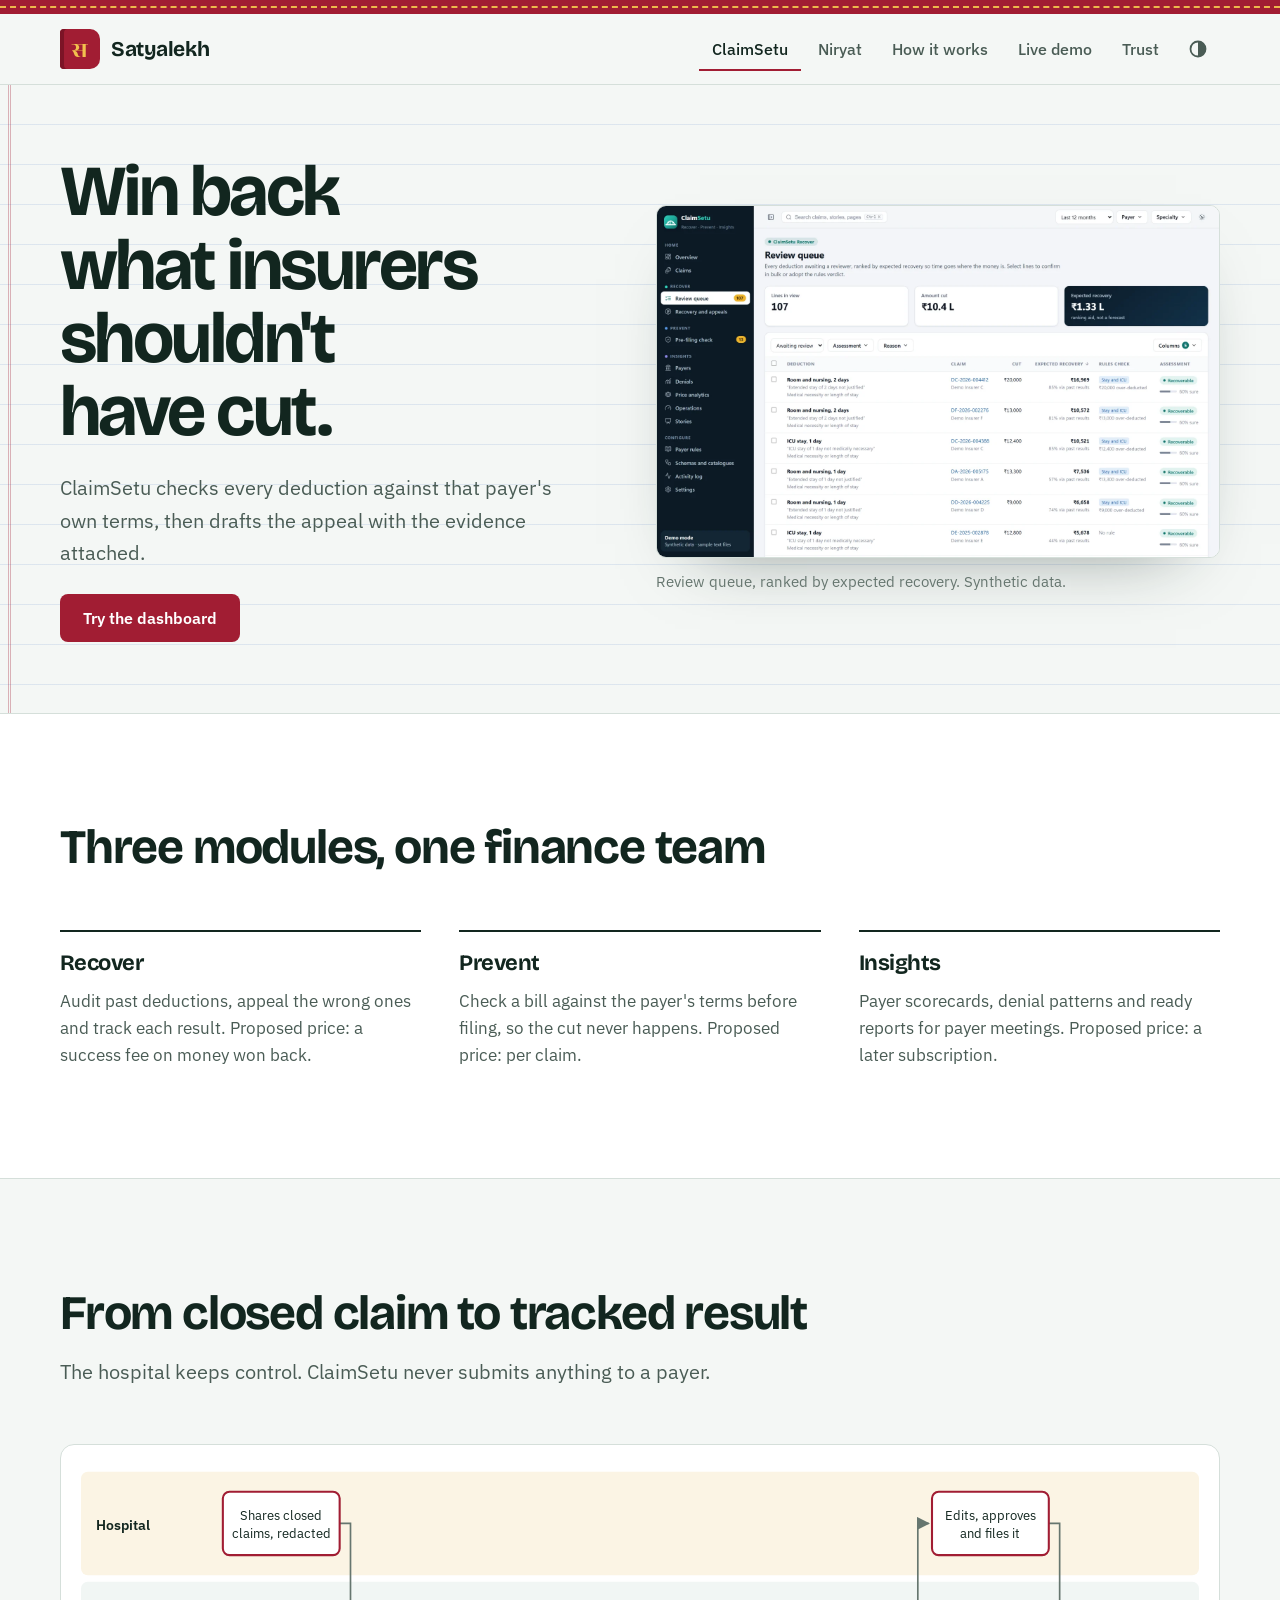
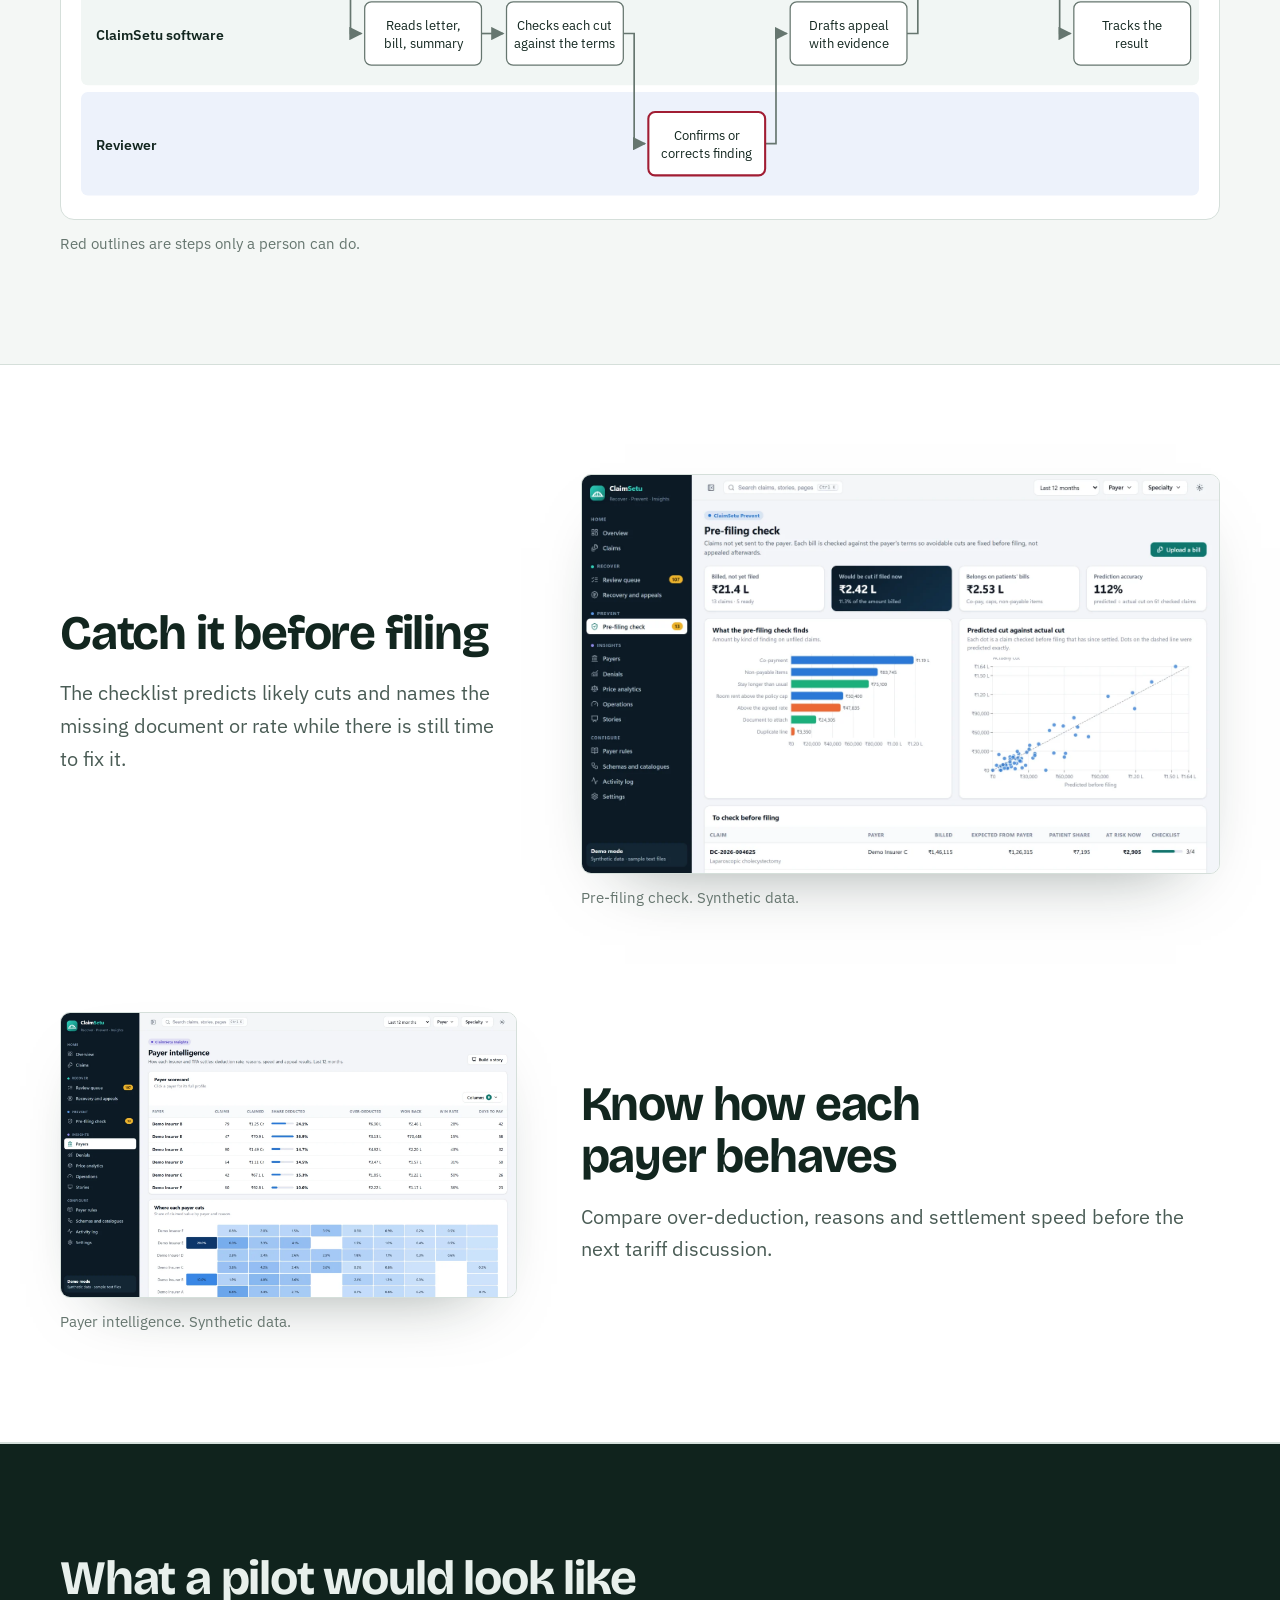
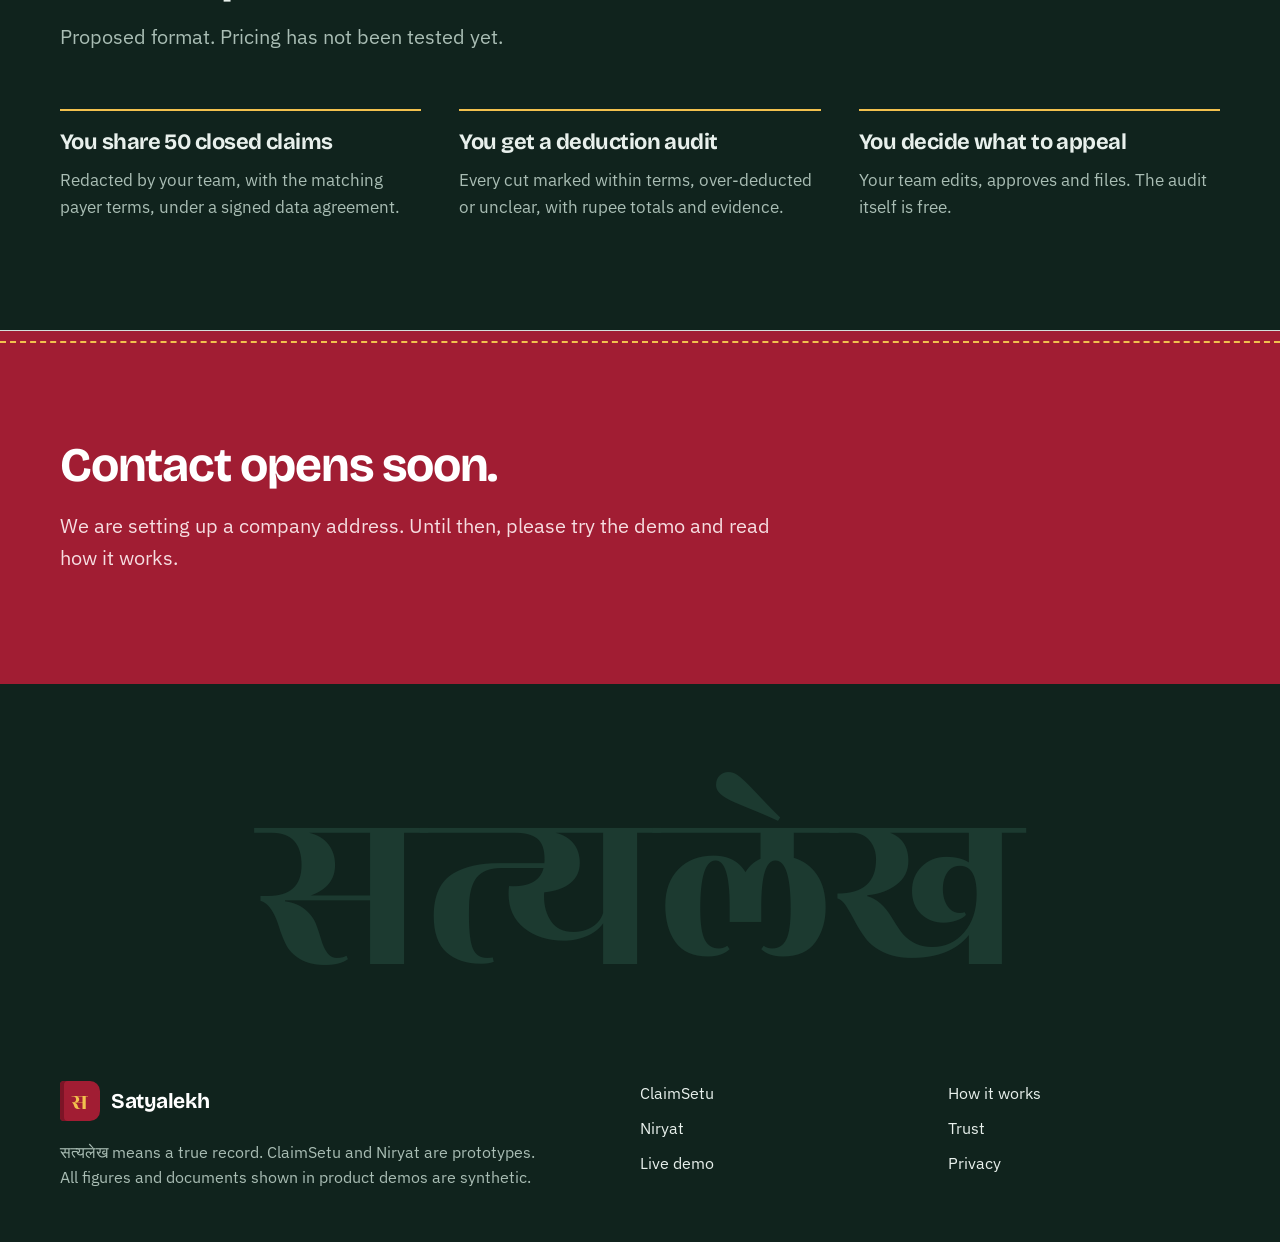
==== claimsetu.html @ 8bce0546 "Publish Satyalekh site Co-Authored-By: Claude Opus 5.5 <noreply@anthropic.com>" ====
<!doctype html>
<html lang="en"><head><meta charset="utf-8"><meta name="viewport" content="width=device-width,initial-scale=1">
<title>ClaimSetu</title><meta name="description" content="ClaimSetu checks hospital claim deductions against the payer terms and drafts the appeal."><meta name="robots" content="noindex"><link rel="canonical" href="https://rahul263-stack.github.io/satyalekh/claimsetu.html"><meta property="og:url" content="https://rahul263-stack.github.io/satyalekh/claimsetu.html"><meta property="og:image" content="https://rahul263-stack.github.io/satyalekh/assets/share.png"><meta property="og:image:width" content="1200"><meta property="og:image:height" content="630"><meta name="twitter:card" content="summary_large_image"><meta property="og:type" content="website"><meta property="og:site_name" content="Satyalekh"><meta property="og:title" content="ClaimSetu"><meta property="og:description" content="ClaimSetu checks hospital claim deductions against the payer terms and drafts the appeal."><meta name="theme-color" content="#A11D33"><script src="assets/theme.js"></script>
<link rel="icon" href="data:image/svg+xml,<svg xmlns='http://www.w3.org/2000/svg' viewBox='0 0 64 64'><rect width='64' height='64' rx='10' fill='%23A11D33'/><path d='M10 10v44' stroke='%23F2C14E' stroke-width='4' stroke-dasharray='7 5'/><path d='M22 34l9 10 20-24' fill='none' stroke='white' stroke-width='7'/></svg>">
<link rel="preconnect" href="https://fonts.googleapis.com"><link rel="preconnect" href="https://fonts.gstatic.com" crossorigin>
<link href="https://fonts.googleapis.com/css2?family=Bricolage+Grotesque:opsz,wght@12..96,600;12..96,700&family=IBM+Plex+Mono:wght@400;500;600&family=IBM+Plex+Sans:wght@400;500;600;700&family=Rozha+One&display=swap" rel="stylesheet">
<link rel="stylesheet" href="assets/site.css"></head><body>
<a class="skip" href="#main">Skip to content</a><div class="binding" aria-hidden="true"></div>
<header class="top"><div class="wrap bar"><a class="logo" href="index.html"><i aria-hidden="true">स</i>Satyalekh</a><button class="menu" type="button" aria-expanded="false" aria-controls="nav">Menu</button><nav class="nav" id="nav" aria-label="Main"><a href="claimsetu.html" aria-current="page">ClaimSetu</a><a href="niryat.html">Niryat</a><a href="how-it-works.html">How it works</a><a href="demo.html">Live demo</a><a href="trust.html">Trust</a><button class="theme" type="button" aria-label="Switch light or dark theme"><svg width="20" height="20" viewBox="0 0 20 20" aria-hidden="true"><circle cx="10" cy="10" r="7.5" fill="none" stroke="currentColor" stroke-width="1.8"/><path d="M10 2.5a7.5 7.5 0 0 1 0 15z" fill="currentColor"/></svg><span>Theme</span></button></nav></div></header>
<main id="main">
<section class="hero"><div class="wrap"><div class="hero-copy"><h1>Win back what insurers shouldn't have cut.</h1><p class="lead">ClaimSetu checks every deduction against that payer's own terms, then drafts the appeal with the evidence attached.</p><div class="cta"><a class="btn p" href="demo.html">Try the dashboard</a></div></div><figure><div class="shot"><img src="assets/claimsetu-queue.webp" width="1600" height="1000" alt="Review queue ranking claims by expected recovery"></div><figcaption>Review queue, ranked by expected recovery. Synthetic data.</figcaption></figure></div></section>
<section class="sheet"><div class="wrap"><div class="sec-head"><h2>Three modules, one finance team</h2></div><div class="cols"><div><h3>Recover</h3><p>Audit past deductions, appeal the wrong ones and track each result. Proposed price: a success fee on money won back.</p></div><div><h3>Prevent</h3><p>Check a bill against the payer's terms before filing, so the cut never happens. Proposed price: per claim.</p></div><div><h3>Insights</h3><p>Payer scorecards, denial patterns and ready reports for payer meetings. Proposed price: a later subscription.</p></div></div></div></section>
<section><div class="wrap"><div class="sec-head"><h2>From closed claim to tracked result</h2><p class="lead">The hospital keeps control. ClaimSetu never submits anything to a payer.</p></div><ol class="plist"><li class="hu"><span class="small">Hospital</span><b>Shares closed claims, redacted</b></li><li class=""><span class="small">ClaimSetu software</span><b>Reads letter, bill, summary</b></li><li class=""><span class="small">ClaimSetu software</span><b>Checks each cut against the terms</b></li><li class="hu"><span class="small">Reviewer</span><b>Confirms or corrects finding</b></li><li class=""><span class="small">ClaimSetu software</span><b>Drafts appeal with evidence</b></li><li class="hu"><span class="small">Hospital</span><b>Edits, approves and files it</b></li><li class=""><span class="small">ClaimSetu software</span><b>Tracks the result</b></li></ol><div class="diagram"><svg viewBox="0 22 1340 400" role="img" aria-label="Hospital shares claims, ClaimSetu reads and checks them, a reviewer confirms, ClaimSetu drafts the appeal, the hospital approves and files, ClaimSetu tracks the result"><defs><marker id="ar" viewBox="0 0 10 10" refX="9" refY="5" markerWidth="8" markerHeight="8" orient="auto"><path d="M0 0L10 5L0 10z" fill="var(--ink-3)"/></marker></defs><rect x="0" y="30" width="1340" height="124" rx="8" fill="var(--lane-a)"/><text x="18" y="100" font-weight="600" font-size="17">Hospital</text><rect x="0" y="162" width="1340" height="124" rx="8" fill="var(--lane-b)"/><text x="18" y="232" font-weight="600" font-size="17">ClaimSetu software</text><rect x="0" y="294" width="1340" height="124" rx="8" fill="var(--lane-c)"/><text x="18" y="364" font-weight="600" font-size="17">Reviewer</text><path d="M310 92H323V224H336" fill="none" stroke="var(--ink-3)" stroke-width="2" marker-end="url(#ar)"/><path d="M480 224H493V224H506" fill="none" stroke="var(--ink-3)" stroke-width="2" marker-end="url(#ar)"/><path d="M650 224H663V356H676" fill="none" stroke="var(--ink-3)" stroke-width="2" marker-end="url(#ar)"/><path d="M820 356H833V224H846" fill="none" stroke="var(--ink-3)" stroke-width="2" marker-end="url(#ar)"/><path d="M990 224H1003V92H1016" fill="none" stroke="var(--ink-3)" stroke-width="2" marker-end="url(#ar)"/><path d="M1160 92H1173V224H1186" fill="none" stroke="var(--ink-3)" stroke-width="2" marker-end="url(#ar)"/><rect x="170" y="54" width="140" height="76" rx="8" fill="var(--sheet)" stroke="var(--mark)" stroke-width="2.5"/><text x="240" y="88" text-anchor="middle" font-size="15.5">Shares closed</text><text x="240" y="109" text-anchor="middle" font-size="15.5">claims, redacted</text><rect x="340" y="186" width="140" height="76" rx="8" fill="var(--sheet)" stroke="var(--ink-3)" stroke-width="1.5"/><text x="410" y="220" text-anchor="middle" font-size="15.5">Reads letter,</text><text x="410" y="241" text-anchor="middle" font-size="15.5">bill, summary</text><rect x="510" y="186" width="140" height="76" rx="8" fill="var(--sheet)" stroke="var(--ink-3)" stroke-width="1.5"/><text x="580" y="220" text-anchor="middle" font-size="15.5">Checks each cut</text><text x="580" y="241" text-anchor="middle" font-size="15.5">against the terms</text><rect x="680" y="318" width="140" height="76" rx="8" fill="var(--sheet)" stroke="var(--mark)" stroke-width="2.5"/><text x="750" y="352" text-anchor="middle" font-size="15.5">Confirms or</text><text x="750" y="373" text-anchor="middle" font-size="15.5">corrects finding</text><rect x="850" y="186" width="140" height="76" rx="8" fill="var(--sheet)" stroke="var(--ink-3)" stroke-width="1.5"/><text x="920" y="220" text-anchor="middle" font-size="15.5">Drafts appeal</text><text x="920" y="241" text-anchor="middle" font-size="15.5">with evidence</text><rect x="1020" y="54" width="140" height="76" rx="8" fill="var(--sheet)" stroke="var(--mark)" stroke-width="2.5"/><text x="1090" y="88" text-anchor="middle" font-size="15.5">Edits, approves</text><text x="1090" y="109" text-anchor="middle" font-size="15.5">and files it</text><rect x="1190" y="186" width="140" height="76" rx="8" fill="var(--sheet)" stroke="var(--ink-3)" stroke-width="1.5"/><text x="1260" y="220" text-anchor="middle" font-size="15.5">Tracks the</text><text x="1260" y="241" text-anchor="middle" font-size="15.5">result</text></svg></div><p class="small" style="margin-top:12px">Red outlines are steps only a person can do.</p></div></section>
<section class="sheet"><div class="wrap"><div class="feat"><div><h2>Catch it before filing</h2><p class="lead">The checklist predicts likely cuts and names the missing document or rate while there is still time to fix it.</p></div><figure><div class="shot"><img loading="lazy" src="assets/claimsetu-prefiling.webp" width="1600" height="1000" alt="Pre-filing check for an unfiled bill"></div><figcaption>Pre-filing check. Synthetic data.</figcaption></figure></div><div class="feat r"><div><h2>Know how each payer behaves</h2><p class="lead">Compare over-deduction, reasons and settlement speed before the next tariff discussion.</p></div><figure><div class="shot"><img loading="lazy" src="assets/claimsetu-payers.webp" width="1600" height="1000" alt="Payer scorecard and heatmap"></div><figcaption>Payer intelligence. Synthetic data.</figcaption></figure></div></div></section>
<section class="night"><div class="wrap"><div class="sec-head"><h2>What a pilot would look like</h2><p class="lead">Proposed format. Pricing has not been tested yet.</p></div><div class="cols"><div><h3>You share 50 closed claims</h3><p>Redacted by your team, with the matching payer terms, under a signed data agreement.</p></div><div><h3>You get a deduction audit</h3><p>Every cut marked within terms, over-deducted or unclear, with rupee totals and evidence.</p></div><div><h3>You decide what to appeal</h3><p>Your team edits, approves and files. The audit itself is free.</p></div></div></div></section><section class="end" id="contact"><div class="wrap" style="grid-template-columns:minmax(0,1fr)"><div><h2>Contact opens soon.</h2><p class="lead">We are setting up a company address. Until then, please try the demo and read how it works.</p></div></div></section></main>
<footer><div class="word" aria-hidden="true">सत्यलेख</div><div class="wrap"><div><a class="logo" href="index.html"><i aria-hidden="true">स</i>Satyalekh</a><p>सत्यलेख means a true record. ClaimSetu and Niryat are prototypes. All figures and documents shown in product demos are synthetic.</p></div><nav aria-label="Products"><a href="claimsetu.html">ClaimSetu</a><a href="niryat.html">Niryat</a><a href="demo.html">Live demo</a></nav><nav aria-label="Company"><a href="how-it-works.html">How it works</a><a href="trust.html">Trust</a><a href="privacy.html">Privacy</a></nav></div></footer>
<script src="assets/site.js"></script></body></html>
---- assets/site.css ----
/* Layout: an account book. A stitched madder cloth edge binds cool ruled pages; evidence is set in mono, speech in sans. */
:root{
  --paper:#F4F7F5; --sheet:#FFFFFF; --ink:#12261F; --ink-2:#4A5C55; --ink-3:#66766F; --rule:#D5DFDA; --rule-2:#E7EDEA;
  --cloth:#A11D33; --cloth-deep:#7C1426; --thread:#F2C14E; --night:#10231D; --night-2:#18332A; --on-night:#E8F0EC; --on-night-2:#A9BDB4;
  --good:#0B7A55; --good-bg:#E1F2EA; --warn:#C77F00; --warn-ink:#875600; --warn-bg:#FBF0DA; --info:#3F6FC0; --info-bg:#E6EDF9;
  --display:'Bricolage Grotesque','Segoe UI',system-ui,sans-serif; --body:'IBM Plex Sans','Segoe UI',system-ui,sans-serif; --mono:'IBM Plex Mono',Consolas,monospace; --deva:'Rozha One','Nirmala UI',serif;
  --tint:#F6F9F7; --edge:#AFC0B8; --head:rgba(244,247,245,.94); --hl:#FBE7B2; --mark:#A11D33; --lane-a:#FBF4E4; --lane-b:#F1F6F4; --lane-c:#EDF2FB; --c-g:#0B7A55; --c-w:#C77F00; --c-a:#3F6FC0; --grid:#E1E9E5; --ruleline:rgba(63,111,192,.13); --margin:rgba(161,29,51,.32);
  --max:1200px; --r:10px;
}
*{box-sizing:border-box}[hidden]{display:none!important}
html{scroll-behavior:smooth;scroll-padding-top:90px;background:var(--paper)}
body{margin:0;background:var(--paper);color:var(--ink);font:400 17px/1.6 var(--body);-webkit-font-smoothing:antialiased}
h1,h2,h3,h4,p,ul,ol,figure,dl,dd{margin:0}ul,ol{padding:0;list-style:none}img,svg{max-width:100%;display:block}a{color:inherit}
h1,h2,h3{font-family:var(--display);letter-spacing:-.025em;text-wrap:balance;font-weight:700}
h1{font-size:clamp(40px,5.6vw,72px);line-height:1.02}h2{font-size:clamp(30px,3.9vw,48px);line-height:1.08}h3{font-size:22px;line-height:1.25}
.wrap{max-width:var(--max);margin:0 auto;padding-inline:max(20px,env(safe-area-inset-left)) max(20px,env(safe-area-inset-right))}
.lead{font-size:clamp(18px,1.6vw,21px);color:var(--ink-2);max-width:60ch}
.small{font-size:14.5px;color:var(--ink-3)}.mono{font-family:var(--mono)}.num{font-variant-numeric:tabular-nums}
:focus-visible{outline:3px solid var(--info);outline-offset:3px;border-radius:4px}
.skip{position:absolute;left:-999px}.skip:focus{left:12px;top:12px;z-index:99;background:var(--sheet);padding:10px 14px}
.vh{position:absolute;width:1px;height:1px;overflow:hidden;clip-path:inset(50%)}

/* bound edge */
.binding{height:14px;background:var(--cloth);position:relative}
.binding::after{content:"";position:absolute;inset:6px 0 auto;border-top:2px dashed var(--thread);opacity:.95}
header.top{position:sticky;top:0;z-index:40;background:var(--head);backdrop-filter:blur(10px);border-bottom:1px solid var(--rule)}
.bar{display:flex;align-items:center;justify-content:space-between;gap:24px;min-height:70px}
.logo{display:flex;align-items:center;gap:11px;text-decoration:none;font:700 21px var(--display);letter-spacing:-.02em}
.logo i{font:400 23px/1 var(--deva);font-style:normal;width:40px;height:40px;background:var(--cloth);color:var(--thread);display:grid;place-items:center;border-radius:4px 10px 10px 4px;padding-top:3px;box-shadow:inset 4px 0 0 var(--cloth-deep)}
.nav{display:flex;align-items:center;gap:4px}
.nav a{padding:10px 13px;text-decoration:none;color:var(--ink-2);font-weight:500;font-size:15.5px;border-radius:8px}
.nav a:hover{color:var(--ink);background:var(--rule-2)}.nav a[aria-current]{color:var(--ink);box-shadow:inset 0 -2px 0 var(--mark);border-radius:0}
.btn{display:inline-flex;align-items:center;justify-content:center;gap:8px;min-height:48px;padding:0 22px;border-radius:8px;border:1.5px solid transparent;font:600 16px var(--body);text-decoration:none;cursor:pointer;transition:background .18s,border-color .18s,transform .18s}
.btn:active{transform:translateY(1px)}.btn.p{background:var(--cloth);color:#fff}.btn.p:hover{background:var(--cloth-deep)}
.btn.s{border-color:var(--edge);color:var(--ink);background:transparent}.btn.s:hover{border-color:var(--ink);background:var(--sheet)}
.nav a.btn.p{color:#fff;min-height:44px;padding:0 18px;margin-left:8px;border-radius:8px}.nav a.btn.p:hover{background:var(--cloth-deep)}
.cta{display:flex;gap:12px;flex-wrap:wrap}
.menu{display:none;border:1px solid var(--rule);background:var(--sheet);border-radius:8px;min-height:44px;padding:0 14px;font:600 15px var(--body);color:var(--ink);cursor:pointer}

section{padding-block:clamp(64px,8.5vw,116px)}
.sec-head{display:grid;gap:16px;max-width:760px;margin-bottom:clamp(32px,4.5vw,56px)}
.night{background:var(--night);color:var(--on-night)}.night .lead,.night .small{color:var(--on-night-2)}
.sheet{background:var(--sheet);border-block:1px solid var(--rule)}

/* hero + letter */
.hero{padding-block:clamp(44px,5.5vw,84px)}
.hero .wrap{display:grid;grid-template-columns:minmax(0,1fr) minmax(0,1.06fr);gap:clamp(32px,5vw,72px);align-items:center}
.hero-copy{display:grid;gap:24px}
.status{display:inline-flex;gap:10px;align-items:center;font-size:15px;color:var(--ink-2)}
.status b{font-weight:600;color:var(--warn-ink);background:var(--warn-bg);padding:3px 10px;border-radius:5px}
.letter{background:var(--sheet);border:1px solid var(--rule);border-left:10px solid var(--cloth);border-radius:4px 12px 12px 4px;box-shadow:0 28px 60px -34px rgba(18,38,31,.45);min-width:0}
.letter-h{display:flex;justify-content:space-between;gap:14px;flex-wrap:wrap;padding:18px 22px;border-bottom:1px solid var(--rule);font:500 13.5px/1.5 var(--mono);color:var(--ink-2)}
.letter-h strong{color:var(--ink);font-weight:600}
.line{display:block;width:100%;text-align:left;background:none;border:0;border-bottom:1px solid var(--rule-2);padding:14px 22px;font:inherit;color:inherit;cursor:pointer;position:relative}
.line:hover{background:var(--tint)}.line[aria-expanded=true]{background:var(--tint)}
.line .row{display:grid;grid-template-columns:minmax(0,1fr) auto auto;gap:14px;align-items:center}
.line .what{font-weight:600;font-size:16px}.line .why{font-size:14px;color:var(--ink-3);display:block;font-weight:400}
.line .amt{font:500 16px var(--mono);font-variant-numeric:tabular-nums}
.tag{display:inline-flex;align-items:center;gap:7px;font-weight:600;font-size:13.5px;padding:4px 10px;border-radius:5px;white-space:nowrap}
.tag::before{content:"";width:8px;height:8px;border-radius:50%;background:currentColor}
.tag.g{color:var(--good);background:var(--good-bg)}.tag.a{color:var(--info);background:var(--info-bg)}.tag.w{color:var(--warn-ink);background:var(--warn-bg)}
.tag.w::before{border-radius:1px;transform:rotate(45deg)}.tag.a::before{border-radius:1px}
.proof{padding:4px 22px 18px;border-bottom:1px solid var(--rule-2);background:var(--tint);font-size:15px;color:var(--ink-2)}
.proof code{display:block;font:500 13.5px/1.6 var(--mono);color:var(--ink);background:var(--sheet);border:1px solid var(--rule);border-radius:6px;padding:10px 12px;margin-top:8px;overflow-wrap:anywhere}
.sum{display:grid;grid-template-columns:repeat(4,1fr)}
.sum div{padding:16px 14px 16px 22px;border-right:1px solid var(--rule-2)}.sum div:last-child{border:0}
.sum dt{font-size:13.5px;color:var(--ink-3)}.sum dd{font:700 23px var(--display);font-variant-numeric:tabular-nums}.sum .win dd{color:var(--good)}

/* product pair */
.pair{display:grid;grid-template-columns:repeat(2,minmax(0,1fr));gap:0;border:1px solid var(--rule);background:var(--sheet);border-radius:14px;overflow:hidden}
.prod{padding:clamp(26px,3.4vw,46px);display:flex;flex-direction:column;gap:18px;min-width:0}.prod+.prod{border-left:1px solid var(--rule)}
.prod h3{font-size:34px}.prod .small{margin-top:auto}
.eq{display:grid;gap:0;border:1px solid var(--rule);border-radius:8px;font-size:15px;overflow:hidden}
.eq div{display:grid;grid-template-columns:104px minmax(0,1fr);gap:12px;padding:11px 14px}.eq div+div{border-top:1px solid var(--rule-2)}.eq dt{color:var(--ink-3)}.eq dd{font-weight:500}
.ticks{display:grid;gap:12px}.ticks li{padding-left:30px;position:relative}.ticks li::before{content:"";position:absolute;left:2px;top:.42em;width:13px;height:7px;border:solid var(--good);border-width:0 0 2.5px 2.5px;transform:rotate(-45deg)}
.crosses li::before{border:0;width:14px;height:2.5px;background:var(--mark);top:.72em;transform:none}

/* stepper */
.stepper{display:grid;grid-template-columns:minmax(260px,.8fr) minmax(0,1.5fr);gap:clamp(24px,4vw,60px);align-items:start}
.steps{border-left:2px solid #31514A}
.steps button{display:block;width:100%;text-align:left;background:none;border:0;color:var(--on-night-2);font:500 18px/1.35 var(--body);padding:14px 22px;cursor:pointer;margin-left:-2px;border-left:2px solid transparent}
.steps button:hover{color:#fff}.steps button[aria-selected=true]{color:#fff;font-weight:600;border-left-color:var(--thread)}
.steps small{display:block;font-size:14px;font-weight:400;color:var(--on-night-2)}
.stage{background:var(--sheet);color:var(--ink);border-radius:12px;padding:clamp(22px,3vw,38px);min-height:430px;display:grid;gap:18px;align-content:start;min-width:0}
.stage .lead{color:var(--ink-2)}
.docs{display:grid;gap:10px;grid-template-columns:repeat(3,minmax(0,1fr))}
.doc{border:1px solid var(--rule);border-radius:8px;padding:14px;font:500 13px/1.65 var(--mono);color:var(--ink-2);overflow-wrap:anywhere}.doc b{display:block;font:600 14.5px var(--body);color:var(--ink);margin-bottom:6px}
.doc mark{background:var(--hl);color:inherit;border-radius:2px;padding:0 2px}
.calc{display:grid;gap:0;border:1px solid var(--rule);border-radius:8px;overflow:hidden}.calc div{display:flex;justify-content:space-between;gap:16px;padding:11px 16px}.calc div+div{border-top:1px solid var(--rule-2)}.calc .tot{background:var(--good-bg);font-weight:700;color:var(--good)}.calc span:last-child:not(.tag){font-family:var(--mono);white-space:nowrap}

/* swimlane + architecture svg */
.diagram{overflow-x:auto;border:1px solid var(--rule);background:var(--sheet);border-radius:14px;padding:20px}
.diagram svg{min-width:980px;width:100%;height:auto;max-width:none}
.diagram text{font-family:var(--body);fill:var(--ink)}
.hint{display:none}
/* chain */
.chain{display:grid;grid-template-columns:repeat(4,minmax(0,1fr));gap:12px}
.link{text-align:left;background:var(--sheet);border:1.5px solid var(--rule);border-radius:10px;padding:16px;font:inherit;color:inherit;cursor:pointer;display:grid;gap:8px;min-width:0}
.link:hover{border-color:var(--ink-3)}.link[aria-pressed=true]{border-color:var(--ink);box-shadow:0 0 0 1px var(--ink)}
.link b{font-size:16.5px}.link .ref{font:500 13px var(--mono);color:var(--ink-3);overflow-wrap:anywhere}
.finding{margin-top:16px;border:1px solid var(--rule);background:var(--sheet);border-radius:10px;padding:24px;display:grid;gap:12px}
.kv{display:grid;grid-template-columns:repeat(auto-fit,minmax(200px,1fr));gap:12px}.kv div{border-left:2px solid var(--rule);padding-left:14px}.kv dt{font-size:14px;color:var(--ink-3)}.kv dd{font-weight:600;overflow-wrap:anywhere}

.shot{border:1px solid var(--rule);border-radius:10px;overflow:hidden;background:var(--sheet);box-shadow:0 30px 70px -44px rgba(18,38,31,.55)}.shot img{width:100%;height:auto}
figcaption{font-size:14.5px;color:var(--ink-3);padding-top:12px}.night figcaption{color:var(--on-night-2)}
.feat{display:grid;grid-template-columns:minmax(0,5fr) minmax(0,7fr);gap:clamp(28px,5vw,72px);align-items:center}.feat+.feat{margin-top:clamp(60px,8vw,110px)}.feat.r>:first-child{order:2}.feat>div{display:grid;gap:18px}
.cols{display:grid;grid-template-columns:repeat(3,minmax(0,1fr));gap:clamp(24px,3vw,44px)}.cols>div{display:grid;gap:10px;align-content:start;border-top:2px solid var(--ink);padding-top:18px}.cols.two{grid-template-columns:repeat(2,minmax(0,1fr))}.night .cols>div{border-color:var(--thread)}.night .cols p{color:var(--on-night-2)}.cols p{color:var(--ink-2)}
.tablebox{overflow-x:auto;border:1px solid var(--rule);border-radius:10px;background:var(--sheet)}
table{width:100%;border-collapse:collapse;font-size:15.5px}th,td{text-align:left;padding:13px 16px;border-bottom:1px solid var(--rule-2);vertical-align:top}th{font-weight:600;color:var(--ink-2);font-size:14.5px;background:var(--tint)}tr:last-child td{border-bottom:0}td.n,th.n{text-align:right;font-variant-numeric:tabular-nums;white-space:nowrap}
details.q{border-top:1px solid var(--rule)}details.q:last-child{border-bottom:1px solid var(--rule)}details.q summary{cursor:pointer;padding:20px 0;font-weight:600;font-size:18px}details.q p{padding-bottom:22px;color:var(--ink-2);max-width:70ch}
.end{background:var(--cloth);color:#fff;position:relative}.end::before{content:"";position:absolute;inset:10px 0 auto;border-top:2px dashed var(--thread)}.end .wrap{display:grid;grid-template-columns:minmax(0,1.2fr) minmax(0,1fr);gap:40px;align-items:center}.end .lead{color:#F6DDE1;margin-top:18px}
.card-f{background:var(--sheet);color:var(--ink);border-radius:12px;padding:26px;display:grid;gap:14px}.card-f label{display:grid;gap:6px;font-weight:600;font-size:15px}.card-f input,.card-f select,.card-f textarea{font:400 16px var(--body);color:var(--ink);padding:11px 13px;border:1.5px solid var(--edge);border-radius:7px;background:var(--sheet);width:100%}.card-f .small{margin:0}
footer{background:var(--night);color:var(--on-night-2);padding-block:52px;font-size:15.5px}footer .wrap{display:grid;grid-template-columns:2fr 1fr 1fr;gap:36px}footer a{color:var(--on-night);text-decoration:none;display:block;padding:5px 0}footer a:hover{text-decoration:underline}footer .logo{display:flex;color:#fff}footer p{margin-top:14px;max-width:48ch}

/* dashboard */
.app{padding-block:32px 80px}
.app-h{display:flex;justify-content:space-between;align-items:end;gap:20px;flex-wrap:wrap;margin-bottom:22px}.app-h h1{font-size:clamp(30px,3.6vw,42px)}
.filters{display:flex;gap:12px;flex-wrap:wrap;align-items:end;margin-bottom:18px}.filters label{display:grid;gap:5px;font-size:14px;font-weight:600;color:var(--ink-2)}.filters select,.filters button{min-height:44px;font:500 15px var(--body);color:var(--ink);padding:0 14px;border:1.5px solid var(--edge);border-radius:8px;background:var(--sheet);cursor:pointer}
.kpis{display:grid;grid-template-columns:repeat(4,minmax(0,1fr));border:1px solid var(--rule);background:var(--sheet);border-radius:12px;margin-bottom:16px}.kpis div{padding:20px 22px}.kpis div+div{border-left:1px solid var(--rule-2)}.kpis dt{color:var(--ink-2);font-size:15px}.kpis dd{font:700 clamp(25px,2.7vw,34px)/1.2 var(--display);font-variant-numeric:tabular-nums}.kpis small{color:var(--ink-3);font-size:14px}
.grid{display:grid;grid-template-columns:repeat(12,minmax(0,1fr));gap:16px}.panel{background:var(--sheet);border:1px solid var(--rule);border-radius:12px;padding:20px 22px;min-width:0}.p7{grid-column:span 7}.p5{grid-column:span 5}.p6{grid-column:span 6}.p12{grid-column:span 12}
.panel h2{font-size:19px;letter-spacing:-.01em}.panel-h{display:flex;justify-content:space-between;gap:12px;align-items:start;margin-bottom:10px;flex-wrap:wrap}.panel-h .small{margin-top:2px}.tv{border:0;background:none;color:var(--info);font:600 14px var(--body);cursor:pointer;padding:8px;min-height:40px}
.legend{display:flex;gap:16px;flex-wrap:wrap;font-size:14px;color:var(--ink-2);margin-bottom:8px}.legend span{display:flex;align-items:center;gap:7px}.legend i{width:11px;height:11px;border-radius:3px}
.plot svg{width:100%;height:auto;overflow:visible}.plot text{font:400 12.5px var(--body);fill:var(--ink-2)}.plot .hit{fill:transparent;cursor:default}.plot .hit:focus{outline:none;fill:rgba(18,38,31,.06)}
#tip{position:fixed;z-index:80;pointer-events:none;background:var(--ink);color:var(--paper);padding:10px 12px;border-radius:8px;font-size:14px;line-height:1.5;max-width:260px;opacity:0;transition:opacity .1s}#tip b{display:block}
.claims tr[data-id]{cursor:pointer}.claims tbody tr:hover{background:var(--tint)}.claims button{border:0;background:none;font:500 14.5px var(--mono);color:var(--info);cursor:pointer;padding:6px 0;text-decoration:underline;text-underline-offset:3px}
dialog{border:0;border-radius:14px 0 0 14px;padding:0;width:min(560px,100vw);height:100dvh;max-height:none;margin:0 0 0 auto;background:var(--sheet);color:var(--ink)}dialog::backdrop{background:rgba(16,35,29,.5)}.dw{padding:26px 28px;display:grid;gap:18px}.dw-h{display:flex;justify-content:space-between;gap:14px;align-items:start}.x{border:1px solid var(--rule);background:var(--sheet);border-radius:8px;width:44px;height:44px;font-size:20px;cursor:pointer;color:var(--ink)}
.appeal{font:400 14px/1.65 var(--mono);white-space:pre-wrap;border:1px solid var(--rule);border-radius:8px;padding:16px;background:var(--tint)}
.notice{background:var(--warn-bg);color:var(--warn-ink);border-radius:8px;padding:12px 16px;font-size:15px;margin-bottom:20px}
@media(max-width:940px){.hero .wrap,.stepper,.feat,.end .wrap{grid-template-columns:minmax(0,1fr)}.feat.r>:first-child{order:0}.pair,.cols,.cols.two{grid-template-columns:minmax(0,1fr)}.prod+.prod{border-left:0;border-top:1px solid var(--rule)}.chain{grid-template-columns:repeat(2,minmax(0,1fr))}.p7,.p5,.p6{grid-column:span 12}.kpis{grid-template-columns:repeat(2,minmax(0,1fr))}.kpis div:nth-child(3){border-left:0}.kpis div:nth-child(n+3){border-top:1px solid var(--rule-2)}.menu{display:block}.nav{display:none;position:absolute;left:0;right:0;top:100%;background:var(--paper);border-bottom:1px solid var(--rule);padding:12px 20px 20px;flex-direction:column;align-items:stretch}.nav.open{display:flex}.nav a{min-height:46px}.nav a.btn.p{margin:6px 0 0}.stage{min-height:0}.hint{display:block;margin-bottom:10px}footer .wrap{grid-template-columns:minmax(0,1fr)}}
@media(max-width:560px){body{font-size:16px}.docs{grid-template-columns:minmax(0,1fr)}.line{padding-inline:16px}.line .row{grid-template-columns:minmax(0,1fr) auto}.line .tag{grid-column:1/-1;justify-self:start}.sum div{padding:14px 12px}.sum{grid-template-columns:repeat(2,1fr)}.sum div:nth-child(n+3){border-top:1px solid var(--rule-2)}.sum dd{font-size:20px}.letter-h,.proof{padding-inline:16px}.cta .btn{width:100%}.filters label{flex:1 1 140px}.filters select{width:100%}.eq div{grid-template-columns:88px minmax(0,1fr)}}
@media(prefers-reduced-motion:no-preference){.letter .line{animation:settle .5s both}.letter .line:nth-of-type(2){animation-delay:.1s}.letter .line:nth-of-type(3){animation-delay:.2s}.letter .line:nth-of-type(4){animation-delay:.3s}@keyframes settle{from{transform:translateY(8px)}to{transform:none}}}
@media(prefers-reduced-motion:reduce){html{scroll-behavior:auto}*{transition:none!important}}

/* Account-book page: ruled lines, double margin, stitched spine */
.hero{position:relative;background:repeating-linear-gradient(transparent 0 39px,var(--ruleline) 39px 40px)}
.hero::before{content:"";position:absolute;inset:0 auto 0 max(8px,calc(50% - 640px));border-left:3px double var(--margin);pointer-events:none}
.hero .wrap{position:relative}h1{letter-spacing:-.035em}
.letter{position:relative}.letter::before{content:"";position:absolute;left:-6px;top:0;bottom:0;border-left:2px dashed var(--thread);z-index:1}
.split{display:flex;gap:2px;padding:18px 22px 0}.split i{height:14px;border-radius:3px}.sg{background:var(--c-g)}.sa{background:var(--c-a)}.sw{background:var(--c-w)}
.sum{grid-template-columns:repeat(3,1fr)}.sum div{border-right:0}.sum dt{display:flex;gap:7px;align-items:center}.sum dt::before{content:"";width:9px;height:9px;border-radius:2px;background:var(--c-g);flex:none}.sum div:nth-child(2) dt::before{background:var(--c-a)}.sum div:nth-child(3) dt::before{background:var(--c-w)}
.pv{--p:clamp(26px,3.4vw,46px);background:var(--tint);margin:calc(var(--p)*-1) calc(var(--p)*-1) 8px;padding:34px var(--p) 26px;border-bottom:1px solid var(--rule);display:grid;gap:14px;align-content:end;min-height:176px}
.cutbar{display:flex;gap:2px;font:600 18px/1.25 var(--mono)}.cutbar span{padding:13px 16px;background:var(--info-bg);border-radius:4px;min-width:0}.cutbar .over{background:#0B7A55;color:#fff}.cutbar small{font:400 14px var(--body)}
.links{display:grid;grid-template-columns:repeat(4,1fr);font-weight:600;font-size:14.5px;text-align:center}.links span{position:relative;padding-top:36px}.links span::before{content:"";position:absolute;top:4px;left:calc(50% - 11px);width:22px;height:22px;border-radius:50%;background:var(--c-a);z-index:1}.links span+span::after{content:"";position:absolute;top:14px;right:50%;width:100%;border-top:2px solid var(--c-a)}.links .bad::before{background:var(--mark);border-radius:3px;transform:rotate(45deg)}.links .off::before{background:var(--tint);border:2px dashed var(--ink-3)}.links .off::after{border-top:2px dashed var(--ink-3)!important}.links .off{color:var(--ink-3)}
.pv .small b{color:var(--mark)}.prod .pv .small{margin:0}
.diff{display:grid;gap:4px;padding:18px 22px;border-bottom:1px solid var(--rule-2)}.diff span{font-size:15px;color:var(--ink-2)}.diff b{font-size:clamp(25px,3vw,36px);font-weight:500;overflow-wrap:anywhere;line-height:1.25}.diff mark{background:var(--hl);color:inherit;padding:0 4px;border-radius:3px}.diff.res{background:var(--warn-bg)}.diff.res b{font:700 clamp(27px,3vw,38px) var(--display);color:var(--warn-ink)}
.arch{border-top:2px solid var(--ink)}.arch>li{display:grid;grid-template-columns:260px minmax(0,1fr) 130px;gap:28px;align-items:center;padding:24px 0;border-bottom:1px solid var(--rule);position:relative}.arch ul{display:flex;flex-wrap:wrap;gap:8px}.arch ul li{background:var(--sheet);border:1px solid var(--rule);border-radius:6px;padding:9px 14px;font-size:15.5px}.who{font-weight:600;font-size:15px;justify-self:end;color:var(--ink-2)}.who.hu{color:var(--mark)}
.arch>li:not(:last-child)::after{content:"";position:absolute;left:8px;bottom:-6px;width:11px;height:11px;border:solid var(--ink-3);border-width:0 2px 2px 0;transform:rotate(45deg);background:var(--paper)}
.plist{display:none}
.theme{display:inline-flex;align-items:center;gap:8px;min-width:44px;min-height:44px;justify-content:center;border:0;background:none;color:var(--ink-2);border-radius:8px;cursor:pointer;font:500 15.5px var(--body)}.theme:hover{background:var(--rule-2);color:var(--ink)}.theme span{display:none}
.steps button{border-radius:0 8px 8px 0}.steps button[aria-selected=true]{background:rgba(255,255,255,.07)}
footer{overflow:hidden}.word{font:400 clamp(92px,19vw,270px)/1.3 var(--deva);color:#1C3A30;text-align:center;white-space:nowrap;margin-bottom:24px;user-select:none}
.night{border-block:1px solid var(--rule)}.night .stage .small{color:var(--ink-3)}.night .stage .lead{color:var(--ink-2)}
.filters button:disabled{opacity:.45;cursor:default}
@media(max-width:940px){.diagram{display:none}.plist{display:grid}.plist li{position:relative;padding:0 0 24px 34px;display:grid}.plist li::before{content:"";position:absolute;left:4px;top:8px;width:14px;height:14px;border-radius:50%;border:2.5px solid var(--ink-3);background:var(--sheet);z-index:1}.plist li.hu::before{border-color:var(--mark)}.plist li:not(:last-child)::after{content:"";position:absolute;left:10px;top:18px;bottom:-8px;border-left:2px solid var(--rule)}.arch>li{grid-template-columns:minmax(0,1fr) auto;gap:14px}.arch ul{grid-column:1/-1;grid-row:2}.theme{justify-content:flex-start;padding:10px 13px}.theme span{display:inline}.hero::before{display:none}}
@media(max-width:560px){.sum{grid-template-columns:minmax(0,1fr);padding:10px 0}.sum div{display:flex;justify-content:space-between;align-items:center;padding:5px 16px!important;border:0!important}.split{padding-inline:16px}.links{font-size:13px}}
@media(prefers-color-scheme:dark){:root:not([data-theme=light]){--paper:#0E1A16;--sheet:#13241E;--ink:#E8F0EC;--ink-2:#B4C5BD;--ink-3:#93A79E;--rule:#2A4038;--rule-2:#1F342C;--tint:#182C25;--edge:#46614F;--head:rgba(14,26,22,.94);--hl:#5C4A12;--mark:#EE6B80;--night:#091310;--good:#5CCB9F;--good-bg:#153B2E;--warn-ink:#F0B95A;--warn-bg:#3A2D10;--info:#92B4EC;--info-bg:#1B2E4E;--lane-a:#2B2717;--lane-b:#182C25;--lane-c:#1A2840;--c-g:#1E9E72;--c-w:#C08412;--c-a:#6C93D0;--grid:#264037;--ruleline:rgba(146,180,236,.09);--margin:rgba(238,107,128,.3);color-scheme:dark}}
:root[data-theme=dark]{--paper:#0E1A16;--sheet:#13241E;--ink:#E8F0EC;--ink-2:#B4C5BD;--ink-3:#93A79E;--rule:#2A4038;--rule-2:#1F342C;--tint:#182C25;--edge:#46614F;--head:rgba(14,26,22,.94);--hl:#5C4A12;--mark:#EE6B80;--night:#091310;--good:#5CCB9F;--good-bg:#153B2E;--warn-ink:#F0B95A;--warn-bg:#3A2D10;--info:#92B4EC;--info-bg:#1B2E4E;--lane-a:#2B2717;--lane-b:#182C25;--lane-c:#1A2840;--c-g:#1E9E72;--c-w:#C08412;--c-a:#6C93D0;--grid:#264037;--ruleline:rgba(146,180,236,.09);--margin:rgba(238,107,128,.3);color-scheme:dark}
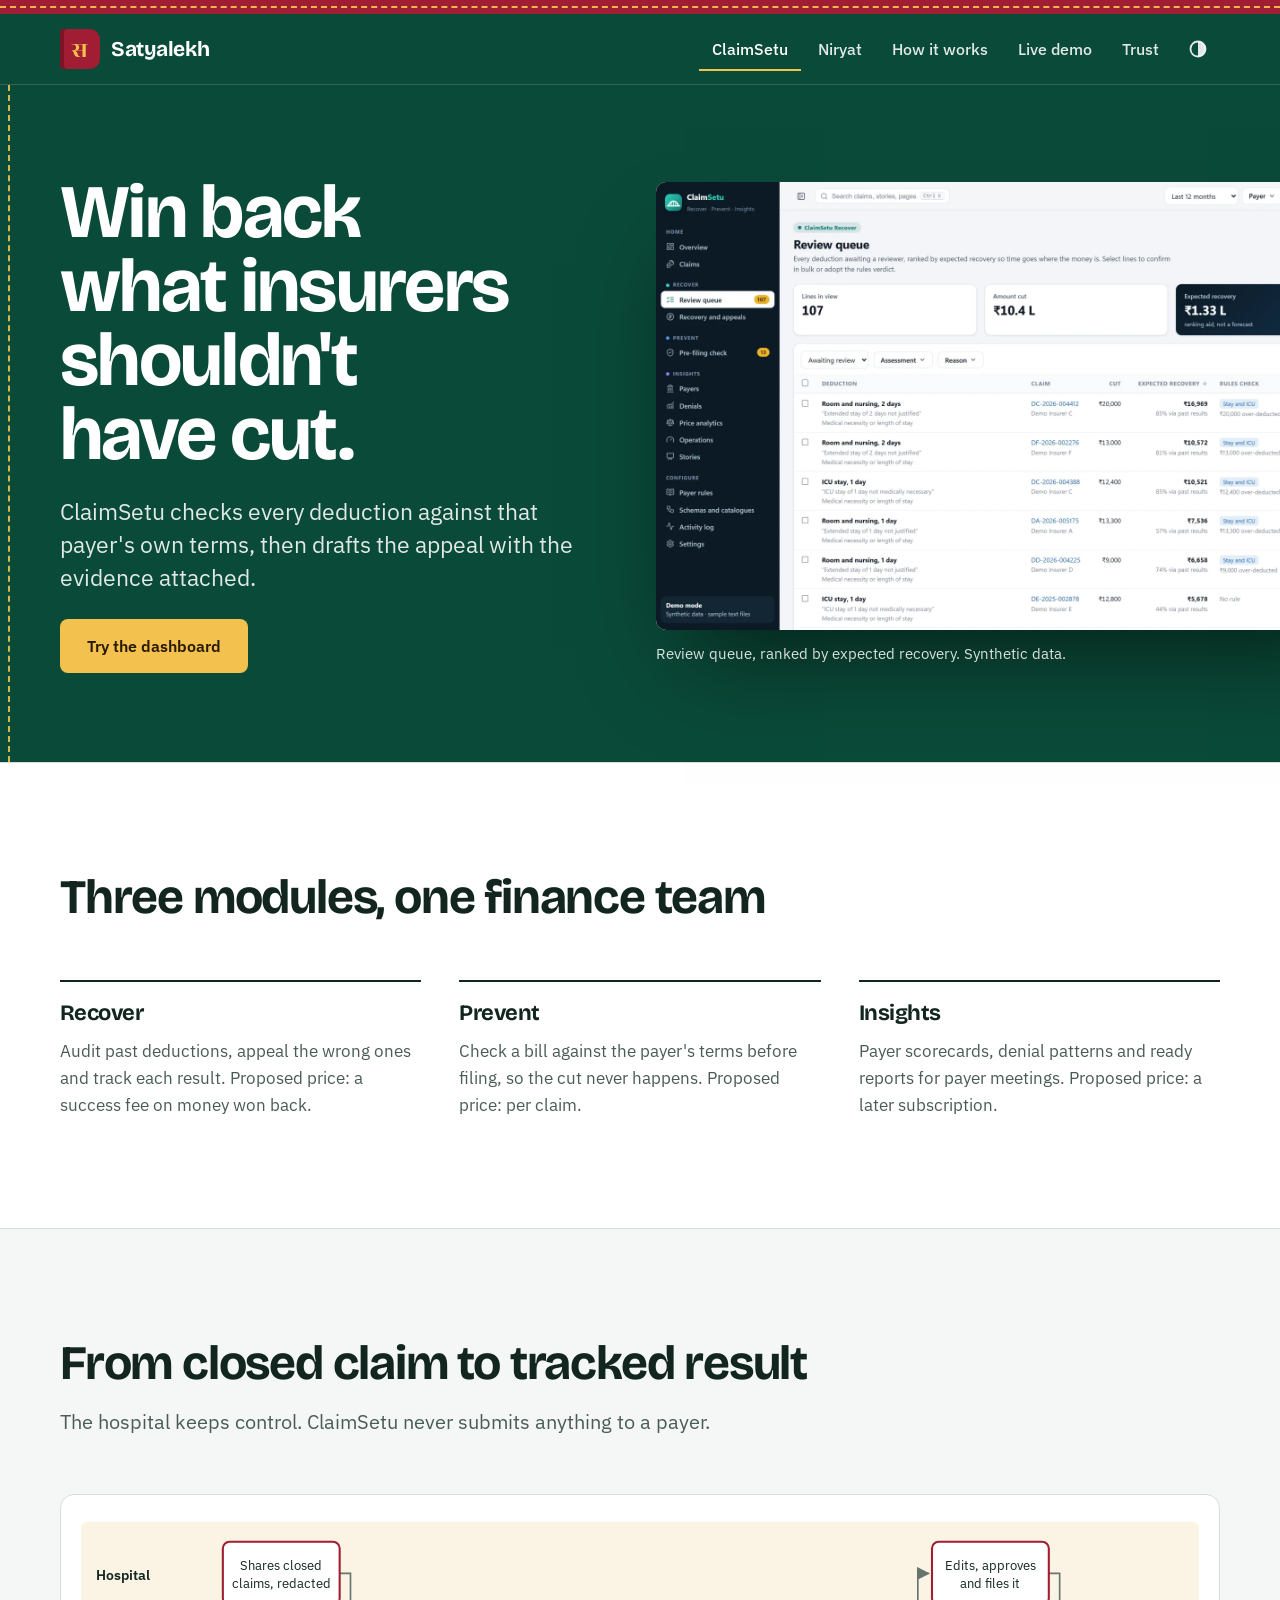
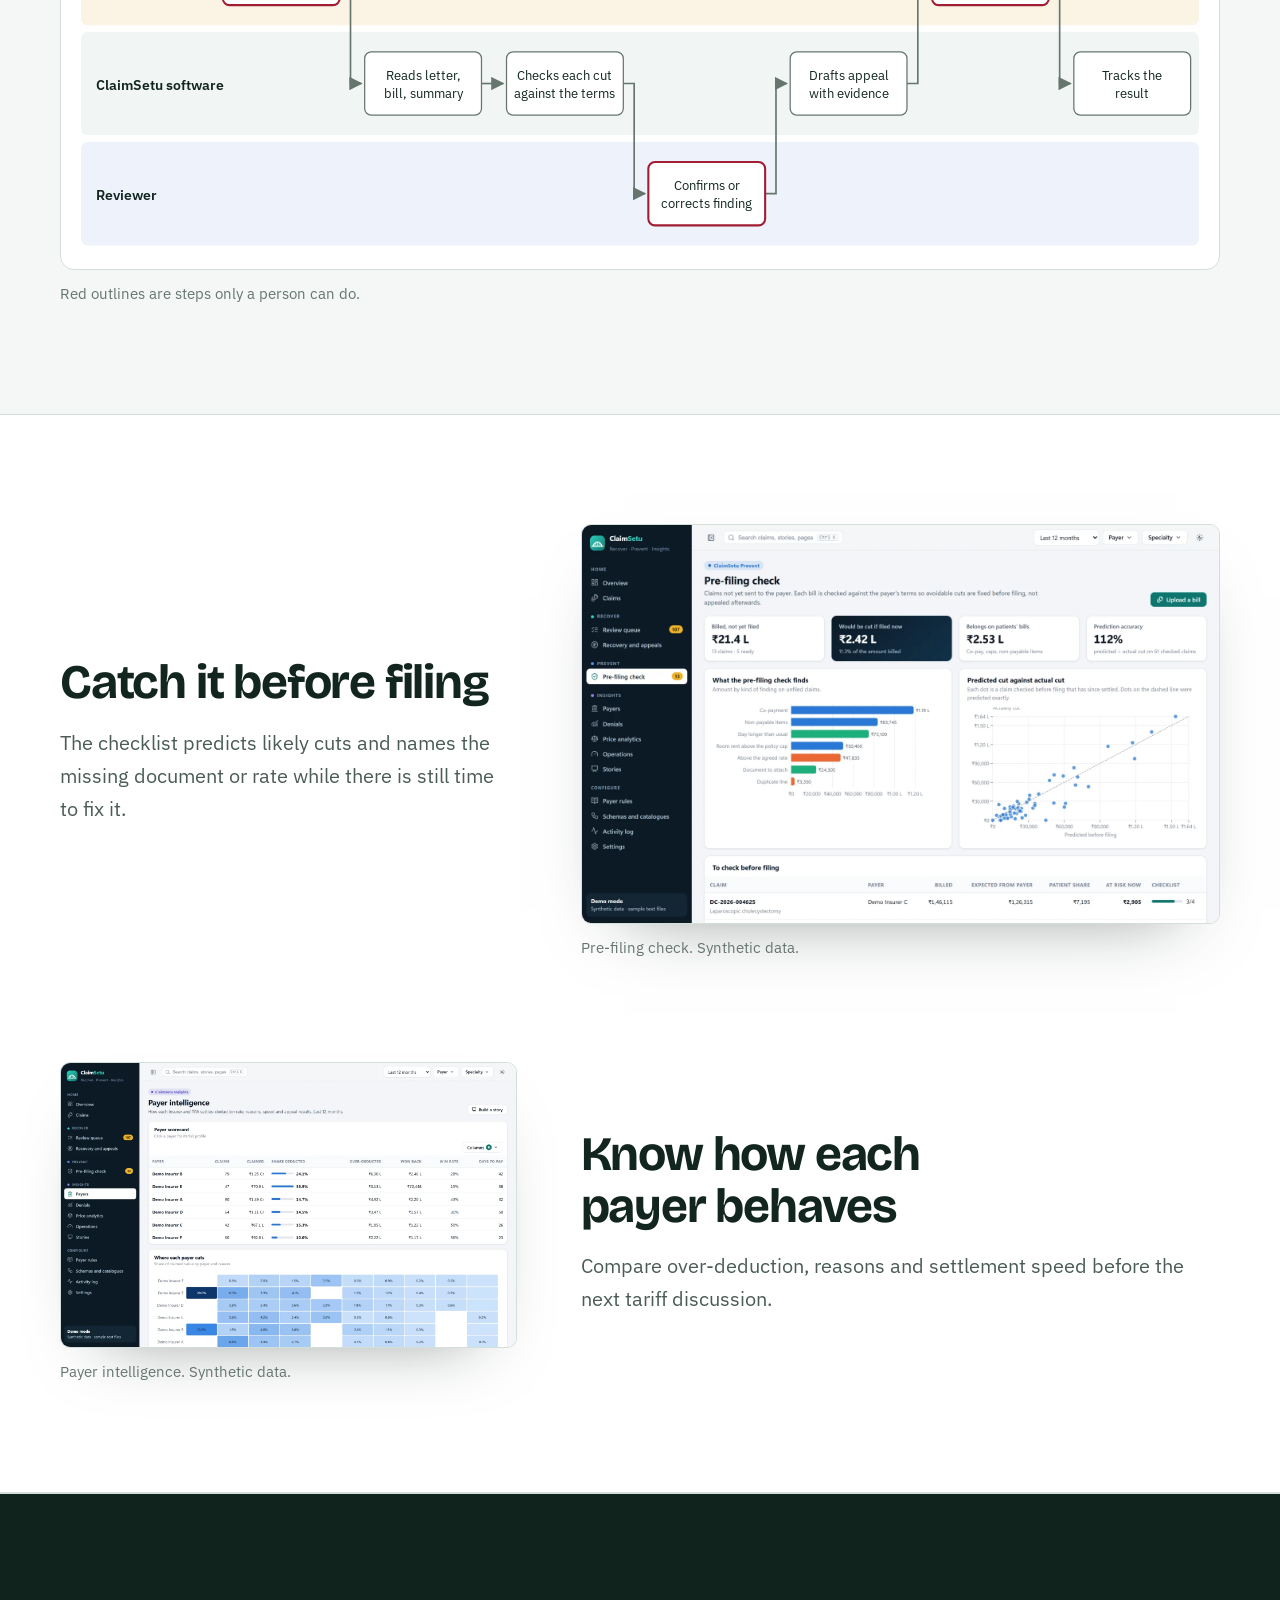
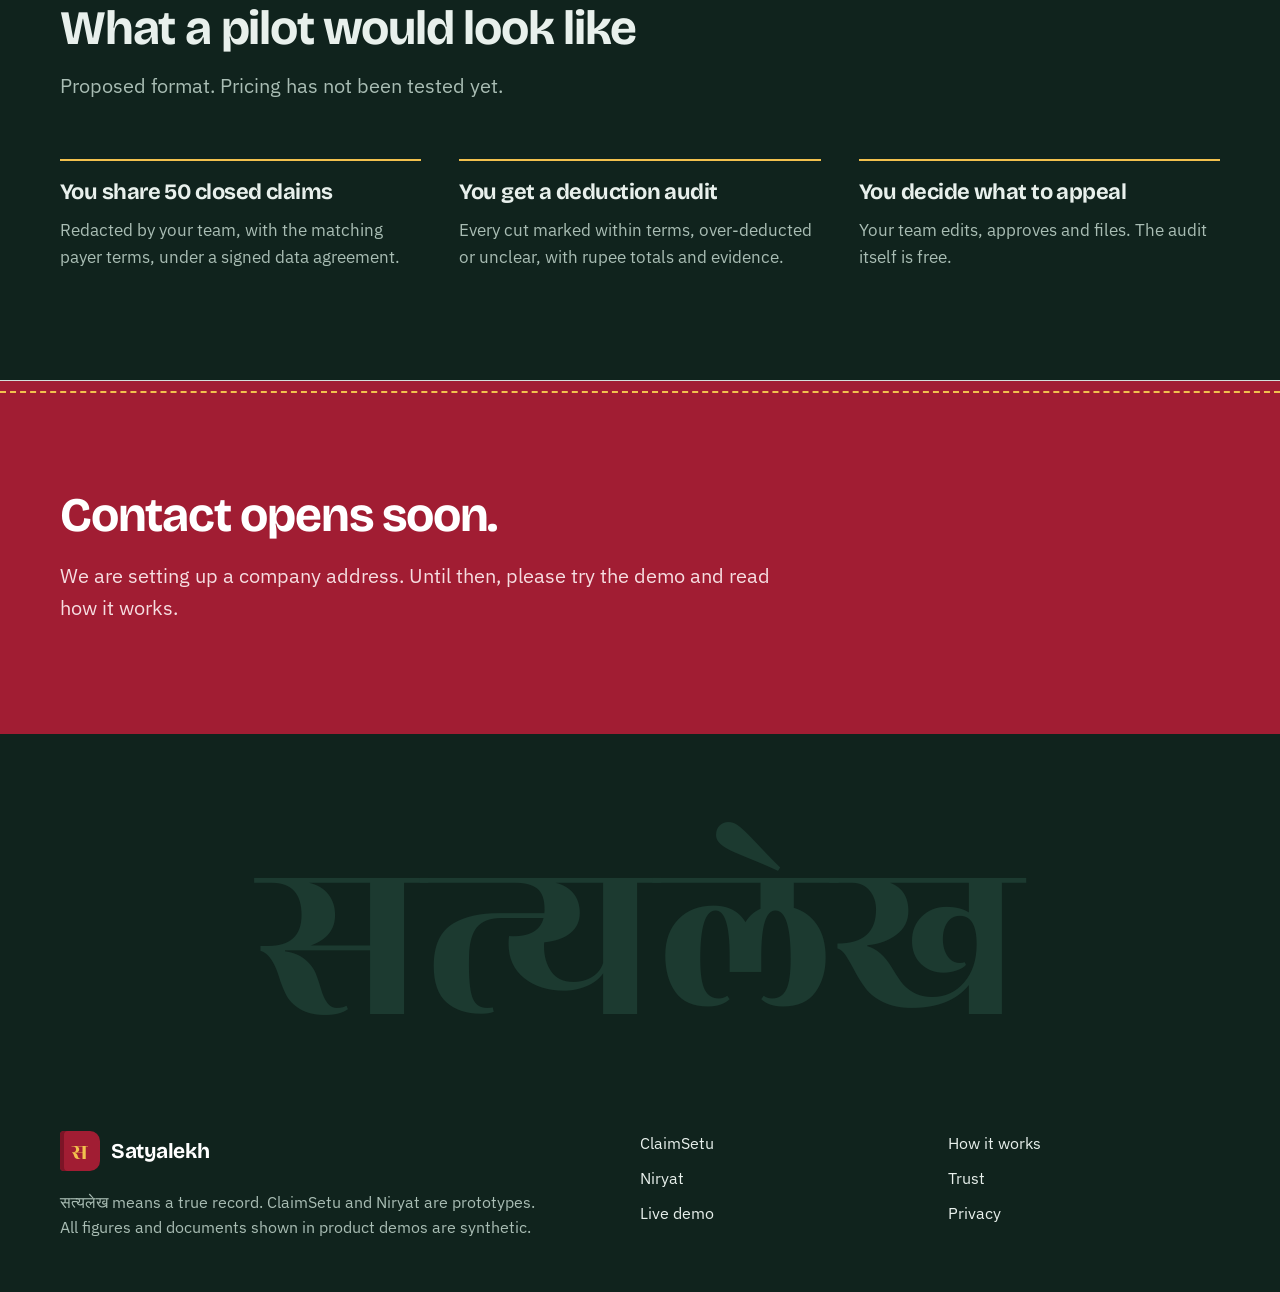
==== commit ee63a0b5: "Redesign the site Co-Authored-By: Claude Opus 5.5 <noreply@anthropic.com>" ====
--- a/claimsetu.html
+++ b/claimsetu.html
@@ -8,7 +8,7 @@
 <a class="skip" href="#main">Skip to content</a><div class="binding" aria-hidden="true"></div>
 <header class="top"><div class="wrap bar"><a class="logo" href="index.html"><i aria-hidden="true">स</i>Satyalekh</a><button class="menu" type="button" aria-expanded="false" aria-controls="nav">Menu</button><nav class="nav" id="nav" aria-label="Main"><a href="claimsetu.html" aria-current="page">ClaimSetu</a><a href="niryat.html">Niryat</a><a href="how-it-works.html">How it works</a><a href="demo.html">Live demo</a><a href="trust.html">Trust</a><button class="theme" type="button" aria-label="Switch light or dark theme"><svg width="20" height="20" viewBox="0 0 20 20" aria-hidden="true"><circle cx="10" cy="10" r="7.5" fill="none" stroke="currentColor" stroke-width="1.8"/><path d="M10 2.5a7.5 7.5 0 0 1 0 15z" fill="currentColor"/></svg><span>Theme</span></button></nav></div></header>
 <main id="main">
-<section class="hero"><div class="wrap"><div class="hero-copy"><h1>Win back what insurers shouldn't have cut.</h1><p class="lead">ClaimSetu checks every deduction against that payer's own terms, then drafts the appeal with the evidence attached.</p><div class="cta"><a class="btn p" href="demo.html">Try the dashboard</a></div></div><figure><div class="shot"><img src="assets/claimsetu-queue.webp" width="1600" height="1000" alt="Review queue ranking claims by expected recovery"></div><figcaption>Review queue, ranked by expected recovery. Synthetic data.</figcaption></figure></div></section>
+<section class="hero bold green"><div class="wrap"><div class="hero-copy"><h1>Win back what insurers shouldn't have cut.</h1><p class="lead">ClaimSetu checks every deduction against that payer's own terms, then drafts the appeal with the evidence attached.</p><div class="cta"><a class="btn p" href="demo.html">Try the dashboard</a></div></div><figure><div class="shot"><img src="assets/claimsetu-queue.webp" width="1600" height="1000" alt="Review queue ranking claims by expected recovery"></div><figcaption>Review queue, ranked by expected recovery. Synthetic data.</figcaption></figure></div></section>
 <section class="sheet"><div class="wrap"><div class="sec-head"><h2>Three modules, one finance team</h2></div><div class="cols"><div><h3>Recover</h3><p>Audit past deductions, appeal the wrong ones and track each result. Proposed price: a success fee on money won back.</p></div><div><h3>Prevent</h3><p>Check a bill against the payer's terms before filing, so the cut never happens. Proposed price: per claim.</p></div><div><h3>Insights</h3><p>Payer scorecards, denial patterns and ready reports for payer meetings. Proposed price: a later subscription.</p></div></div></div></section>
 <section><div class="wrap"><div class="sec-head"><h2>From closed claim to tracked result</h2><p class="lead">The hospital keeps control. ClaimSetu never submits anything to a payer.</p></div><ol class="plist"><li class="hu"><span class="small">Hospital</span><b>Shares closed claims, redacted</b></li><li class=""><span class="small">ClaimSetu software</span><b>Reads letter, bill, summary</b></li><li class=""><span class="small">ClaimSetu software</span><b>Checks each cut against the terms</b></li><li class="hu"><span class="small">Reviewer</span><b>Confirms or corrects finding</b></li><li class=""><span class="small">ClaimSetu software</span><b>Drafts appeal with evidence</b></li><li class="hu"><span class="small">Hospital</span><b>Edits, approves and files it</b></li><li class=""><span class="small">ClaimSetu software</span><b>Tracks the result</b></li></ol><div class="diagram"><svg viewBox="0 22 1340 400" role="img" aria-label="Hospital shares claims, ClaimSetu reads and checks them, a reviewer confirms, ClaimSetu drafts the appeal, the hospital approves and files, ClaimSetu tracks the result"><defs><marker id="ar" viewBox="0 0 10 10" refX="9" refY="5" markerWidth="8" markerHeight="8" orient="auto"><path d="M0 0L10 5L0 10z" fill="var(--ink-3)"/></marker></defs><rect x="0" y="30" width="1340" height="124" rx="8" fill="var(--lane-a)"/><text x="18" y="100" font-weight="600" font-size="17">Hospital</text><rect x="0" y="162" width="1340" height="124" rx="8" fill="var(--lane-b)"/><text x="18" y="232" font-weight="600" font-size="17">ClaimSetu software</text><rect x="0" y="294" width="1340" height="124" rx="8" fill="var(--lane-c)"/><text x="18" y="364" font-weight="600" font-size="17">Reviewer</text><path d="M310 92H323V224H336" fill="none" stroke="var(--ink-3)" stroke-width="2" marker-end="url(#ar)"/><path d="M480 224H493V224H506" fill="none" stroke="var(--ink-3)" stroke-width="2" marker-end="url(#ar)"/><path d="M650 224H663V356H676" fill="none" stroke="var(--ink-3)" stroke-width="2" marker-end="url(#ar)"/><path d="M820 356H833V224H846" fill="none" stroke="var(--ink-3)" stroke-width="2" marker-end="url(#ar)"/><path d="M990 224H1003V92H1016" fill="none" stroke="var(--ink-3)" stroke-width="2" marker-end="url(#ar)"/><path d="M1160 92H1173V224H1186" fill="none" stroke="var(--ink-3)" stroke-width="2" marker-end="url(#ar)"/><rect x="170" y="54" width="140" height="76" rx="8" fill="var(--sheet)" stroke="var(--mark)" stroke-width="2.5"/><text x="240" y="88" text-anchor="middle" font-size="15.5">Shares closed</text><text x="240" y="109" text-anchor="middle" font-size="15.5">claims, redacted</text><rect x="340" y="186" width="140" height="76" rx="8" fill="var(--sheet)" stroke="var(--ink-3)" stroke-width="1.5"/><text x="410" y="220" text-anchor="middle" font-size="15.5">Reads letter,</text><text x="410" y="241" text-anchor="middle" font-size="15.5">bill, summary</text><rect x="510" y="186" width="140" height="76" rx="8" fill="var(--sheet)" stroke="var(--ink-3)" stroke-width="1.5"/><text x="580" y="220" text-anchor="middle" font-size="15.5">Checks each cut</text><text x="580" y="241" text-anchor="middle" font-size="15.5">against the terms</text><rect x="680" y="318" width="140" height="76" rx="8" fill="var(--sheet)" stroke="var(--mark)" stroke-width="2.5"/><text x="750" y="352" text-anchor="middle" font-size="15.5">Confirms or</text><text x="750" y="373" text-anchor="middle" font-size="15.5">corrects finding</text><rect x="850" y="186" width="140" height="76" rx="8" fill="var(--sheet)" stroke="var(--ink-3)" stroke-width="1.5"/><text x="920" y="220" text-anchor="middle" font-size="15.5">Drafts appeal</text><text x="920" y="241" text-anchor="middle" font-size="15.5">with evidence</text><rect x="1020" y="54" width="140" height="76" rx="8" fill="var(--sheet)" stroke="var(--mark)" stroke-width="2.5"/><text x="1090" y="88" text-anchor="middle" font-size="15.5">Edits, approves</text><text x="1090" y="109" text-anchor="middle" font-size="15.5">and files it</text><rect x="1190" y="186" width="140" height="76" rx="8" fill="var(--sheet)" stroke="var(--ink-3)" stroke-width="1.5"/><text x="1260" y="220" text-anchor="middle" font-size="15.5">Tracks the</text><text x="1260" y="241" text-anchor="middle" font-size="15.5">result</text></svg></div><p class="small" style="margin-top:12px">Red outlines are steps only a person can do.</p></div></section>
 <section class="sheet"><div class="wrap"><div class="feat"><div><h2>Catch it before filing</h2><p class="lead">The checklist predicts likely cuts and names the missing document or rate while there is still time to fix it.</p></div><figure><div class="shot"><img loading="lazy" src="assets/claimsetu-prefiling.webp" width="1600" height="1000" alt="Pre-filing check for an unfiled bill"></div><figcaption>Pre-filing check. Synthetic data.</figcaption></figure></div><div class="feat r"><div><h2>Know how each payer behaves</h2><p class="lead">Compare over-deduction, reasons and settlement speed before the next tariff discussion.</p></div><figure><div class="shot"><img loading="lazy" src="assets/claimsetu-payers.webp" width="1600" height="1000" alt="Payer scorecard and heatmap"></div><figcaption>Payer intelligence. Synthetic data.</figcaption></figure></div></div></section>
--- a/assets/site.css
+++ b/assets/site.css
@@ -155,3 +155,57 @@
 @media(max-width:560px){.sum{grid-template-columns:minmax(0,1fr);padding:10px 0}.sum div{display:flex;justify-content:space-between;align-items:center;padding:5px 16px!important;border:0!important}.split{padding-inline:16px}.links{font-size:13px}}
 @media(prefers-color-scheme:dark){:root:not([data-theme=light]){--paper:#0E1A16;--sheet:#13241E;--ink:#E8F0EC;--ink-2:#B4C5BD;--ink-3:#93A79E;--rule:#2A4038;--rule-2:#1F342C;--tint:#182C25;--edge:#46614F;--head:rgba(14,26,22,.94);--hl:#5C4A12;--mark:#EE6B80;--night:#091310;--good:#5CCB9F;--good-bg:#153B2E;--warn-ink:#F0B95A;--warn-bg:#3A2D10;--info:#92B4EC;--info-bg:#1B2E4E;--lane-a:#2B2717;--lane-b:#182C25;--lane-c:#1A2840;--c-g:#1E9E72;--c-w:#C08412;--c-a:#6C93D0;--grid:#264037;--ruleline:rgba(146,180,236,.09);--margin:rgba(238,107,128,.3);color-scheme:dark}}
 :root[data-theme=dark]{--paper:#0E1A16;--sheet:#13241E;--ink:#E8F0EC;--ink-2:#B4C5BD;--ink-3:#93A79E;--rule:#2A4038;--rule-2:#1F342C;--tint:#182C25;--edge:#46614F;--head:rgba(14,26,22,.94);--hl:#5C4A12;--mark:#EE6B80;--night:#091310;--good:#5CCB9F;--good-bg:#153B2E;--warn-ink:#F0B95A;--warn-bg:#3A2D10;--info:#92B4EC;--info-bg:#1B2E4E;--lane-a:#2B2717;--lane-b:#182C25;--lane-c:#1A2840;--c-g:#1E9E72;--c-w:#C08412;--c-a:#6C93D0;--grid:#264037;--ruleline:rgba(146,180,236,.09);--margin:rgba(238,107,128,.3);color-scheme:dark}
+
+/* Bold openings, ledger statement, stacked chapters */
+@view-transition{navigation:auto}
+.hero.bold{--hb:#8F1729;background:var(--hb);color:#fff;padding-block:clamp(56px,7vw,112px)}
+.hero.bold.green{--hb:#0A4A38}.hero.bold.blue{--hb:#1C3B78}
+.hero.bold::before{left:max(8px,calc(50% - 640px));border-left:2px dashed var(--thread);opacity:.9}
+.hero.bold h1{font-size:clamp(48px,7.4vw,112px);line-height:.98;letter-spacing:-.022em}
+.hero.bold.green h1,.hero.bold.blue h1{font-size:clamp(44px,5.9vw,88px);line-height:.98}
+.hero.bold .lead{color:rgba(255,255,255,.88);font-size:clamp(19px,1.8vw,24px);line-height:1.45}.hero.bold .status{color:rgba(255,255,255,.88)}
+.hero.bold .btn{min-height:54px;padding-inline:26px}.hero.bold .btn.p{background:var(--thread);color:#2A1A02}.hero.bold .btn.p:hover{background:#FFD773}.hero.bold .btn.s{border-color:rgba(255,255,255,.6);color:#fff}.hero.bold .btn.s:hover{background:rgba(255,255,255,.14);border-color:#fff}
+.hero.bold :focus-visible{outline-color:var(--thread)}.hero.bold .letter :focus-visible{outline-color:var(--info)}
+.hero.bold figcaption{color:rgba(255,255,255,.85)}.hero.bold .letter{color:var(--ink)}.hero.bold .letter figcaption{color:var(--ink-3)}
+.hero.bold .letter{box-shadow:0 50px 90px -30px rgba(0,0,0,.55);border:0;border-left:10px solid var(--cloth-deep)}
+.hero.green .shot{width:min(860px,56vw);border:0;box-shadow:0 50px 90px -30px rgba(0,0,0,.55)}.hero.green{overflow-x:clip}
+.stagewrap{min-width:0;display:grid;gap:14px;justify-items:end}.stagewrap .letter{width:100%}
+.replay{background:none;border:0;color:#fff;font:600 15.5px var(--body);min-height:44px;cursor:pointer;text-decoration:underline;text-underline-offset:4px}
+.scan{position:absolute;left:0;right:0;height:3px;background:var(--thread);box-shadow:0 0 22px 5px rgba(242,193,78,.75);z-index:2;pointer-events:none}
+.ledger>div{display:flex;justify-content:space-between;align-items:baseline;gap:24px;border-bottom:1px solid var(--rule);padding:clamp(16px,2vw,28px) 0}.ledger>div:last-child{border-bottom:4px double var(--mark)}
+.ledger dt{font-size:clamp(19px,2.3vw,30px);color:var(--ink-2)}.ledger dd{font:700 clamp(40px,8.6vw,128px)/1 var(--display);letter-spacing:-.032em;font-variant-numeric:tabular-nums;white-space:nowrap}
+.hit-row dt{color:var(--ink);font-weight:600}.marker{padding:0 .1em;margin-right:-.1em;background:linear-gradient(var(--hl),var(--hl)) no-repeat 0 60%/100% 62%}
+@supports(animation-timeline:view()){@media(prefers-reduced-motion:no-preference){.marker{animation:sweep linear both;animation-timeline:view();animation-range:entry 60% cover 42%}@keyframes sweep{from{background-size:0 62%}to{background-size:100% 62%}}}}
+.stack-sec .sec-head h2,.show .sec-head h2{font-size:clamp(36px,5.4vw,76px);line-height:1}
+.stack{display:grid;gap:26px}.stack>li{display:grid;grid-template-columns:minmax(0,.85fr) minmax(0,1.15fr);gap:clamp(28px,5vw,80px);align-items:center;border-radius:18px;padding:clamp(26px,4.6vw,68px);border:1px solid var(--rule);background:var(--lane-b)}
+.stack>li:nth-child(1){background:var(--lane-a)}.stack>li:nth-child(2){background:var(--lane-c)}.stack>li:nth-child(3){background:var(--warn-bg)}.stack>li:nth-child(4){background:var(--good-bg)}
+.st-copy{display:grid;gap:16px}.st-k{font:600 17px var(--body);color:var(--mark)}.stack h3{font-size:clamp(28px,3.5vw,46px);line-height:1.05}.st-vis .calc,.st-vis .doc,.st-vis .appeal{background:var(--sheet);font-size:15.5px}.st-vis .docs{grid-template-columns:minmax(0,1fr)}.st-vis .calc{font-size:17px}.st-vis .calc div:not(.tot){background:var(--sheet)}.st-vis .calc .tot{background:#0B7A55;color:#fff}
+@media(min-width:941px) and (min-height:720px){.stack>li{position:sticky;top:calc(92px + var(--i)*16px);min-height:min(560px,calc(100vh - 190px));box-shadow:0 -18px 40px -30px rgba(18,38,31,.35)}}
+.show{padding-bottom:0;overflow:hidden}.bleed{width:min(1400px,calc(100% - 40px));margin:0 auto}.bleed .shot{border:0;border-radius:16px 16px 0 0;max-height:min(760px,60vw)}.bleed figcaption{position:relative;text-align:center;padding:14px 0 20px}
+@media(max-width:940px){.hero.green .shot{width:100%}.stack>li{grid-template-columns:minmax(0,1fr)}.hero.bold.home .wrap{gap:40px}}
+@media(max-width:560px){.ledger>div{display:grid;gap:4px}.ledger dd{font-size:clamp(46px,16vw,72px)}.stagewrap{justify-items:start}.stack>li{border-radius:12px;padding:24px 18px}.bleed{width:100%}.bleed .shot{border-radius:0}}
+
+/* Header takes the colour of the opening until you scroll */
+body:has(.hero.home){--open:#8F1729}body:has(.hero.green){--open:#0A4A38}body:has(.hero.blue){--open:#1C3B78}body:has(.hero.dark){--open:#10231D}
+.hero.bold.dark{--hb:#10231D}
+@media(min-width:941px){body:has(.hero.bold) header.top:not(.scrolled){background:var(--open);border-color:rgba(255,255,255,.16);color:#fff;backdrop-filter:none}body:has(.hero.bold) header.top:not(.scrolled) :is(.nav a:not(.btn),.theme){color:rgba(255,255,255,.88)}body:has(.hero.bold) header.top:not(.scrolled) :is(.nav a:not(.btn):hover,.theme:hover){background:rgba(255,255,255,.14);color:#fff}body:has(.hero.bold) header.top:not(.scrolled) .nav a[aria-current]{color:#fff;box-shadow:inset 0 -2px 0 var(--thread)}body:has(.hero.bold) header.top:not(.scrolled) .nav a.btn.p{background:#fff;color:#12261F}header.top{transition:background .25s}}
+.hero.bold.dark h1{font-size:clamp(44px,5.9vw,88px)}
+/* Pile of papers */
+.pile{position:relative;width:100%}.paper{position:absolute;width:62%;height:190px;background:#FFFDF6;color:#33473F;border-radius:4px;padding:18px 20px;font:500 14px/1.6 var(--mono);display:grid;align-content:start;box-shadow:0 20px 40px -18px rgba(0,0,0,.5)}.paper b{font:700 17px var(--display);color:#12261F}
+.pa{top:-84px;left:-2%;transform:rotate(-5deg)}.pb{top:-92px;right:-3%;transform:rotate(4deg);background:#EEF3FB}.hero.home .wrap{padding-top:72px}.hero.home .letter{z-index:1}
+/* Rule playground */
+.playsec{background:var(--sheet);border-block:1px solid var(--rule)}.playsec h2{font-size:clamp(36px,5.4vw,76px);line-height:1}
+.play{display:grid;grid-template-columns:minmax(0,1fr) minmax(0,1.1fr);border-radius:18px;overflow:hidden;border:1px solid var(--rule)}.knobs{padding:clamp(24px,4vw,56px);display:grid;gap:30px;align-content:center}.knobs label>span{display:flex;justify-content:space-between;gap:12px;font-weight:500;font-size:18px;margin-bottom:8px}.knobs output{font:600 20px var(--mono)}
+.knobs input[type=range]{width:100%;height:44px;accent-color:var(--mark);margin:0;cursor:pointer}.onfile{display:flex;gap:12px;align-items:center;min-height:44px;font-size:17px;cursor:pointer}.onfile input{width:22px;height:22px;accent-color:var(--mark)}
+.verdict{background:#0A5C42;color:#fff;padding:clamp(24px,4vw,56px);display:grid;gap:14px;align-content:center;transition:background .25s;min-height:400px}.verdict[data-v=a]{background:#234A8F}.verdict[data-v=w]{background:#744B00}
+.vlabel{font-size:22px;font-weight:600}.vnum{font:700 clamp(52px,8vw,116px)/1 var(--display);letter-spacing:-.025em;font-variant-numeric:tabular-nums}.vwhy{font-size:18px;min-height:3.2em;color:rgba(255,255,255,.92)}.vbar{display:flex;height:18px;gap:2px;background:rgba(255,255,255,.16);border-radius:4px;overflow:hidden}.vbar i{width:0;transition:width .2s}#v-a{background:rgba(255,255,255,.55)}#v-o{background:var(--thread)}
+/* Screens */
+.shots{display:grid;grid-template-columns:repeat(4,minmax(0,1fr));margin-bottom:34px;border-bottom:1px solid #31514A}.shots button{text-align:left;background:none;border:0;border-bottom:3px solid transparent;margin-bottom:-1px;padding:14px 16px 18px 0;color:var(--on-night-2);font:600 19px var(--body);cursor:pointer}.shots small{display:block;font:400 15px var(--body);margin-top:4px}.shots button:hover{color:#fff}.shots [aria-selected=true]{color:#fff;border-color:var(--thread)}.bleed figcaption a{color:#fff;margin-left:6px}
+@media(prefers-reduced-motion:no-preference){.bleed .shot:not([hidden]){animation:rise .35s ease-out}@keyframes rise{from{transform:translateY(22px)}to{transform:none}}}
+.engine text{font:500 17px var(--body)}.engine text[font-size="21"]{font-size:21px;font-weight:700}@media(prefers-reduced-motion:reduce){.engine .dot{display:none}}
+.trust .wrap{grid-template-columns:minmax(0,1fr)}.trust h1{max-width:13ch}.board{display:grid;grid-template-columns:repeat(2,minmax(0,1fr));background:#fff;color:#12261F;border-radius:14px;overflow:hidden}.board>div{padding:clamp(24px,3.6vw,48px);display:grid;gap:22px;align-content:start}.board>div+div{background:#FBF0DA}.board h2{font-size:30px}.board .crosses li::before{background:#A11D33}.board .ticks:not(.crosses) li::before{border-color:#0B7A55}
+@media(max-width:940px){.play,.board{grid-template-columns:minmax(0,1fr)}.verdict{min-height:0}.shots{grid-template-columns:repeat(2,minmax(0,1fr))}.shots button{padding-right:8px}.hero.home .wrap{padding-top:0}.pile{margin-top:84px}}
+@media(max-width:560px){.paper{width:70%;font-size:12.5px}.pa{top:-74px}.pb{top:-80px}.shots small{display:none}}
+.hero.home{overflow-x:clip}
+.hero.bold.home{padding-block:20px 56px}.hero.home .line{padding-block:9px}.hero.home .letter-h{padding-block:12px}.hero.home .proof{padding-bottom:10px}.hero.home .sum div{padding-block:10px 14px}.hero.home .split{padding-top:12px}.hero.home .wrap{padding-top:104px}.pa,.pb{top:-92px}.hero.home .hero-copy{align-self:start;padding-top:24px}
+@media(max-width:940px){.hero.bold.home{padding-block:44px 56px}.hero.home .wrap{padding-top:0}.hero.home .hero-copy{padding-top:0}.pile{margin-top:92px}}
